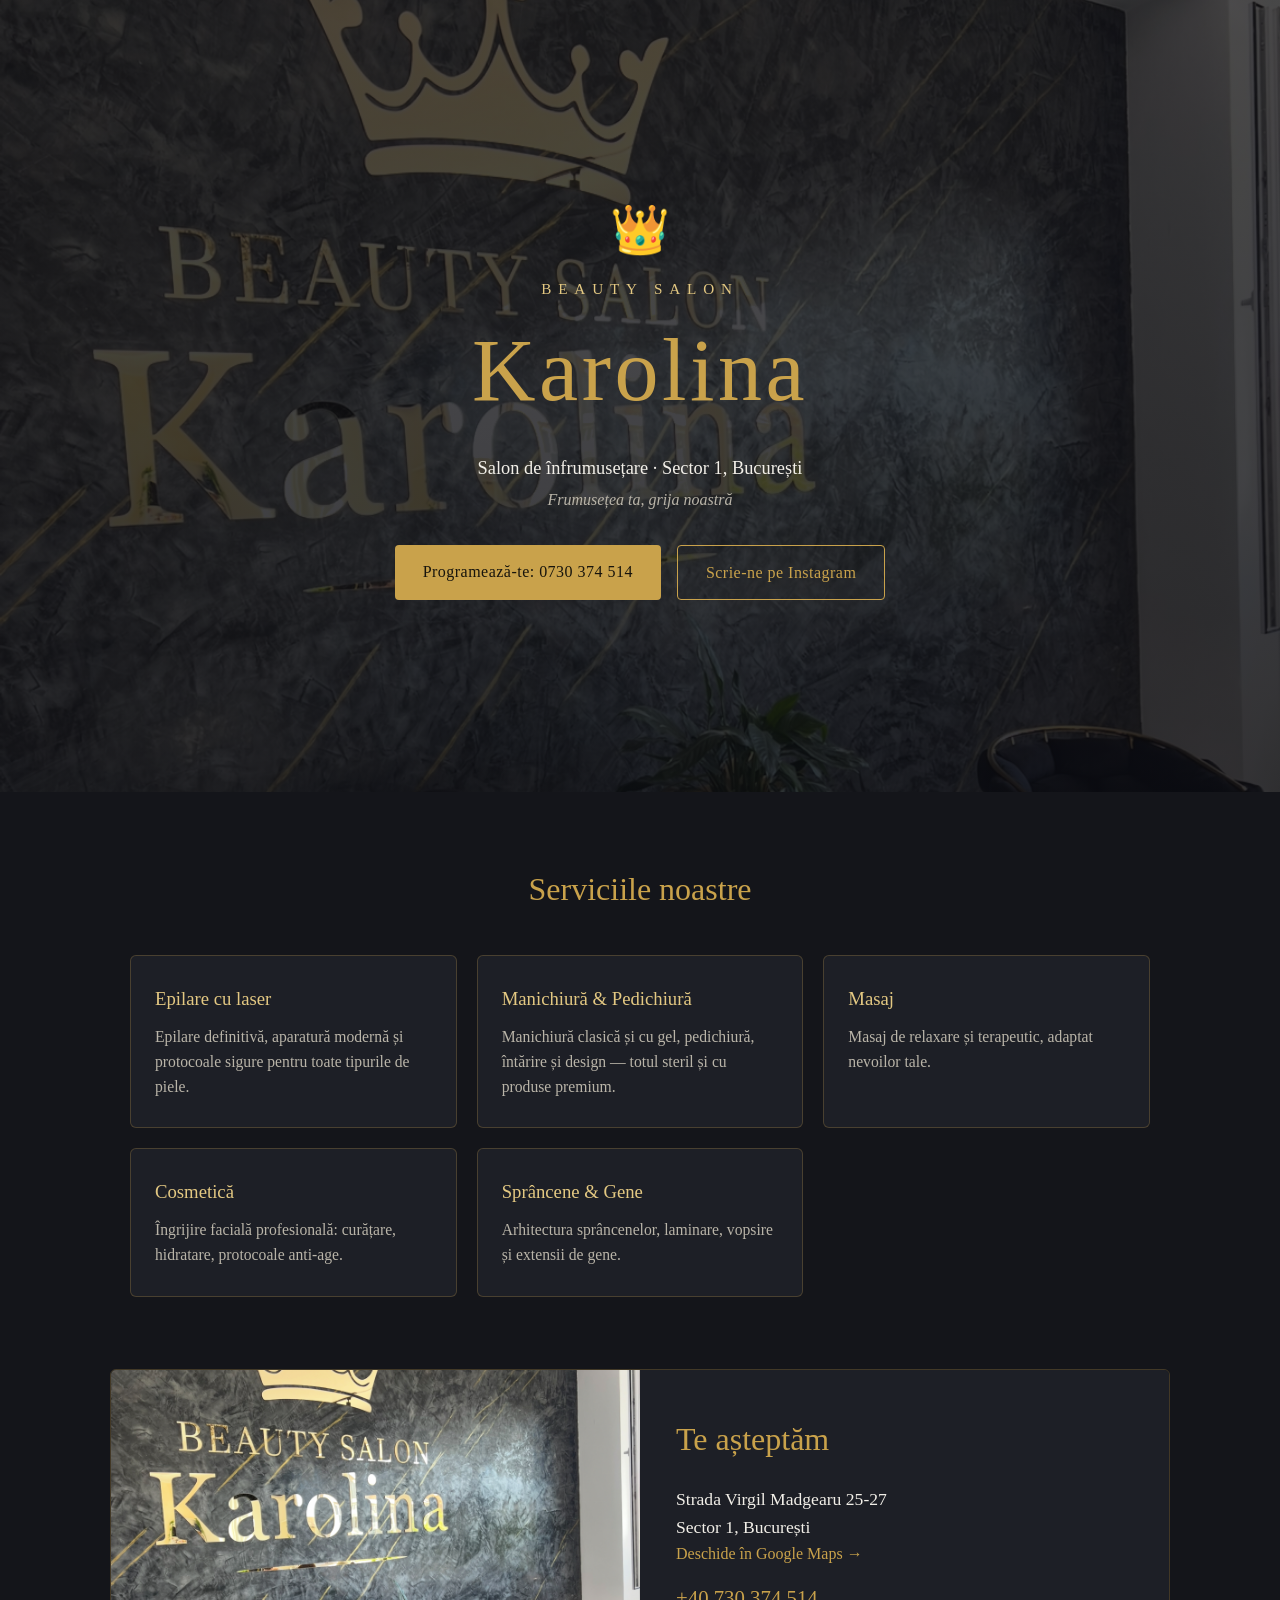
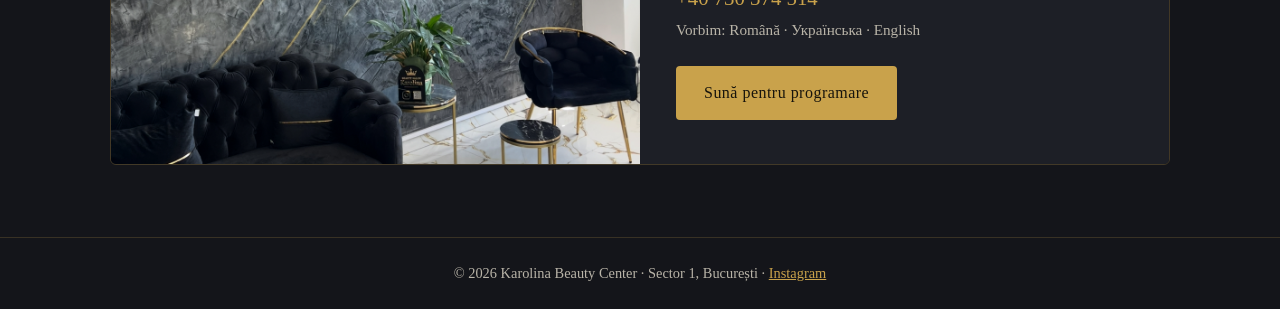
==== index.html @ a437059f "Karolina Beauty Center landing v1 Co-Authored-By: Claude Fable 5 <noreply@anthropic.com>" ====
<!DOCTYPE html>
<html lang="ro">
<head>
  <meta charset="UTF-8">
  <meta name="viewport" content="width=device-width, initial-scale=1.0">
  <title>Karolina Beauty Center — Salon de înfrumusețare, Sector 1, București</title>
  <meta name="description" content="Epilare cu laser, manichiură, masaj, cosmetică, sprâncene și gene în Sector 1, București. Programări: +40 730 374 514.">
  <meta property="og:title" content="Karolina Beauty Center — Salon de înfrumusețare, Sector 1, București">
  <meta property="og:description" content="Epilare cu laser · manichiură · masaj · cosmetică · sprâncene & gene. Programări: +40 730 374 514.">
  <meta property="og:image" content="assets/karolina-main-bg.jpg">
  <meta property="og:type" content="business.business">
  <link rel="icon" href="data:image/svg+xml,<svg xmlns='http://www.w3.org/2000/svg' viewBox='0 0 100 100'><text y='.9em' font-size='90'>👑</text></svg>">
  <link rel="stylesheet" href="styles.css">
  <script type="application/ld+json">
  {
    "@context": "https://schema.org",
    "@type": "BeautySalon",
    "name": "Karolina Beauty Center",
    "telephone": "+40730374514",
    "address": {
      "@type": "PostalAddress",
      "streetAddress": "Strada Virgil Madgearu 25-27",
      "addressLocality": "București",
      "addressRegion": "Sector 1",
      "addressCountry": "RO"
    },
    "geo": { "@type": "GeoCoordinates", "latitude": 44.4843756, "longitude": 26.0892424 },
    "url": "https://zdravkovsa-spec.github.io/karolina-beauty-center/",
    "sameAs": ["https://www.instagram.com/karolina_beauty_center/"]
  }
  </script>
</head>
<body>

<header class="hero">
  <div class="hero-inner">
    <p class="crown">👑</p>
    <p class="kicker">BEAUTY SALON</p>
    <h1>Karolina</h1>
    <p class="tagline">Salon de înfrumusețare · Sector 1, București</p>
    <p class="tagline-sub">Frumusețea ta, grija noastră</p>
    <div class="cta-row">
      <a class="btn btn-gold" href="tel:+40730374514">Programează-te: 0730 374 514</a>
      <a class="btn btn-outline" href="https://www.instagram.com/karolina_beauty_center/" target="_blank" rel="noopener">Scrie-ne pe Instagram</a>
    </div>
  </div>
</header>

<main>
  <section class="services" id="servicii">
    <h2>Serviciile noastre</h2>
    <div class="grid">
      <article class="card" id="epilare-laser">
        <h3>Epilare cu laser</h3>
        <p>Epilare definitivă, aparatură modernă și protocoale sigure pentru toate tipurile de piele.</p>
      </article>
      <article class="card" id="manichiura">
        <h3>Manichiură &amp; Pedichiură</h3>
        <p>Manichiură clasică și cu gel, pedichiură, întărire și design — totul steril și cu produse premium.</p>
      </article>
      <article class="card" id="masaj">
        <h3>Masaj</h3>
        <p>Masaj de relaxare și terapeutic, adaptat nevoilor tale.</p>
      </article>
      <article class="card" id="cosmetica">
        <h3>Cosmetică</h3>
        <p>Îngrijire facială profesională: curățare, hidratare, protocoale anti-age.</p>
      </article>
      <article class="card" id="sprancene-gene">
        <h3>Sprâncene &amp; Gene</h3>
        <p>Arhitectura sprâncenelor, laminare, vopsire și extensii de gene.</p>
      </article>
    </div>
  </section>

  <section class="visit" id="contact">
    <div class="visit-photo" role="img" aria-label="Interiorul salonului Karolina Beauty Center"></div>
    <div class="visit-info">
      <h2>Te așteptăm</h2>
      <p class="addr">Strada Virgil Madgearu 25-27<br>Sector 1, București</p>
      <p><a class="link-gold" href="https://maps.app.goo.gl/8dckZVmXwYPFGKi28" target="_blank" rel="noopener">Deschide în Google Maps →</a></p>
      <p class="phone"><a class="link-gold" href="tel:+40730374514">+40 730 374 514</a></p>
      <p class="langs">Vorbim: Română · Українська · English</p>
      <a class="btn btn-gold" href="tel:+40730374514">Sună pentru programare</a>
    </div>
  </section>
</main>

<footer>
  <p>© 2026 Karolina Beauty Center · Sector 1, București ·
     <a href="https://www.instagram.com/karolina_beauty_center/" target="_blank" rel="noopener">Instagram</a></p>
</footer>

</body>
</html>
---- styles.css ----
:root {
  --dark: #14151a;
  --dark-2: #1d1f26;
  --gold: #c9a24b;
  --gold-light: #e3c882;
  --text: #f2efe8;
  --muted: #b9b4a8;
}

* { margin: 0; padding: 0; box-sizing: border-box; }

body {
  font-family: Georgia, "Times New Roman", serif;
  background: var(--dark);
  color: var(--text);
  line-height: 1.6;
}

/* Hero */
.hero {
  min-height: 88vh;
  display: flex;
  align-items: center;
  justify-content: center;
  text-align: center;
  background:
    linear-gradient(rgba(12, 12, 16, 0.72), rgba(12, 12, 16, 0.82)),
    url("assets/karolina-main-bg.jpg") center 30% / cover no-repeat;
  padding: 48px 20px;
}

.crown { font-size: 3rem; }

.kicker {
  letter-spacing: 0.45em;
  color: var(--gold-light);
  font-size: 0.95rem;
  margin-top: 8px;
}

h1 {
  font-size: clamp(3rem, 9vw, 5.5rem);
  font-weight: 500;
  color: var(--gold);
  letter-spacing: 0.04em;
}

.tagline { font-size: 1.15rem; margin-top: 12px; }
.tagline-sub { color: var(--muted); font-style: italic; margin-top: 4px; }

.cta-row {
  margin-top: 32px;
  display: flex;
  gap: 16px;
  justify-content: center;
  flex-wrap: wrap;
}

.btn {
  display: inline-block;
  padding: 14px 28px;
  border-radius: 4px;
  text-decoration: none;
  font-size: 1rem;
  letter-spacing: 0.03em;
}

.btn-gold { background: var(--gold); color: #17140c; }
.btn-gold:hover { background: var(--gold-light); }

.btn-outline { border: 1px solid var(--gold); color: var(--gold); }
.btn-outline:hover { background: rgba(201, 162, 75, 0.12); }

/* Services */
.services { max-width: 1060px; margin: 0 auto; padding: 72px 20px; }

h2 {
  color: var(--gold);
  font-size: 2rem;
  font-weight: 500;
  text-align: center;
  margin-bottom: 40px;
}

.grid {
  display: grid;
  grid-template-columns: repeat(auto-fit, minmax(280px, 1fr));
  gap: 20px;
}

.card {
  background: var(--dark-2);
  border: 1px solid rgba(201, 162, 75, 0.25);
  border-radius: 6px;
  padding: 28px 24px;
}

.card h3 { color: var(--gold-light); font-weight: 500; margin-bottom: 10px; }
.card p { color: var(--muted); font-size: 0.98rem; }

/* Visit / contact */
.visit {
  display: grid;
  grid-template-columns: 1fr 1fr;
  max-width: 1060px;
  margin: 0 auto 72px;
  border: 1px solid rgba(201, 162, 75, 0.25);
  border-radius: 6px;
  overflow: hidden;
}

.visit-photo {
  background: url("assets/karolina-main-bg.jpg") center / cover no-repeat;
  min-height: 380px;
}

.visit-info { padding: 44px 36px; background: var(--dark-2); }
.visit-info h2 { text-align: left; margin-bottom: 20px; }
.addr { font-size: 1.1rem; }
.phone { font-size: 1.3rem; margin: 14px 0 4px; }
.langs { color: var(--muted); font-size: 0.95rem; margin-bottom: 24px; }

.link-gold { color: var(--gold); text-decoration: none; }
.link-gold:hover { color: var(--gold-light); text-decoration: underline; }

footer {
  border-top: 1px solid rgba(201, 162, 75, 0.2);
  padding: 24px 20px;
  text-align: center;
  color: var(--muted);
  font-size: 0.9rem;
}

footer a { color: var(--gold); }

@media (max-width: 720px) {
  .visit { grid-template-columns: 1fr; }
  .visit-photo { min-height: 260px; }
}
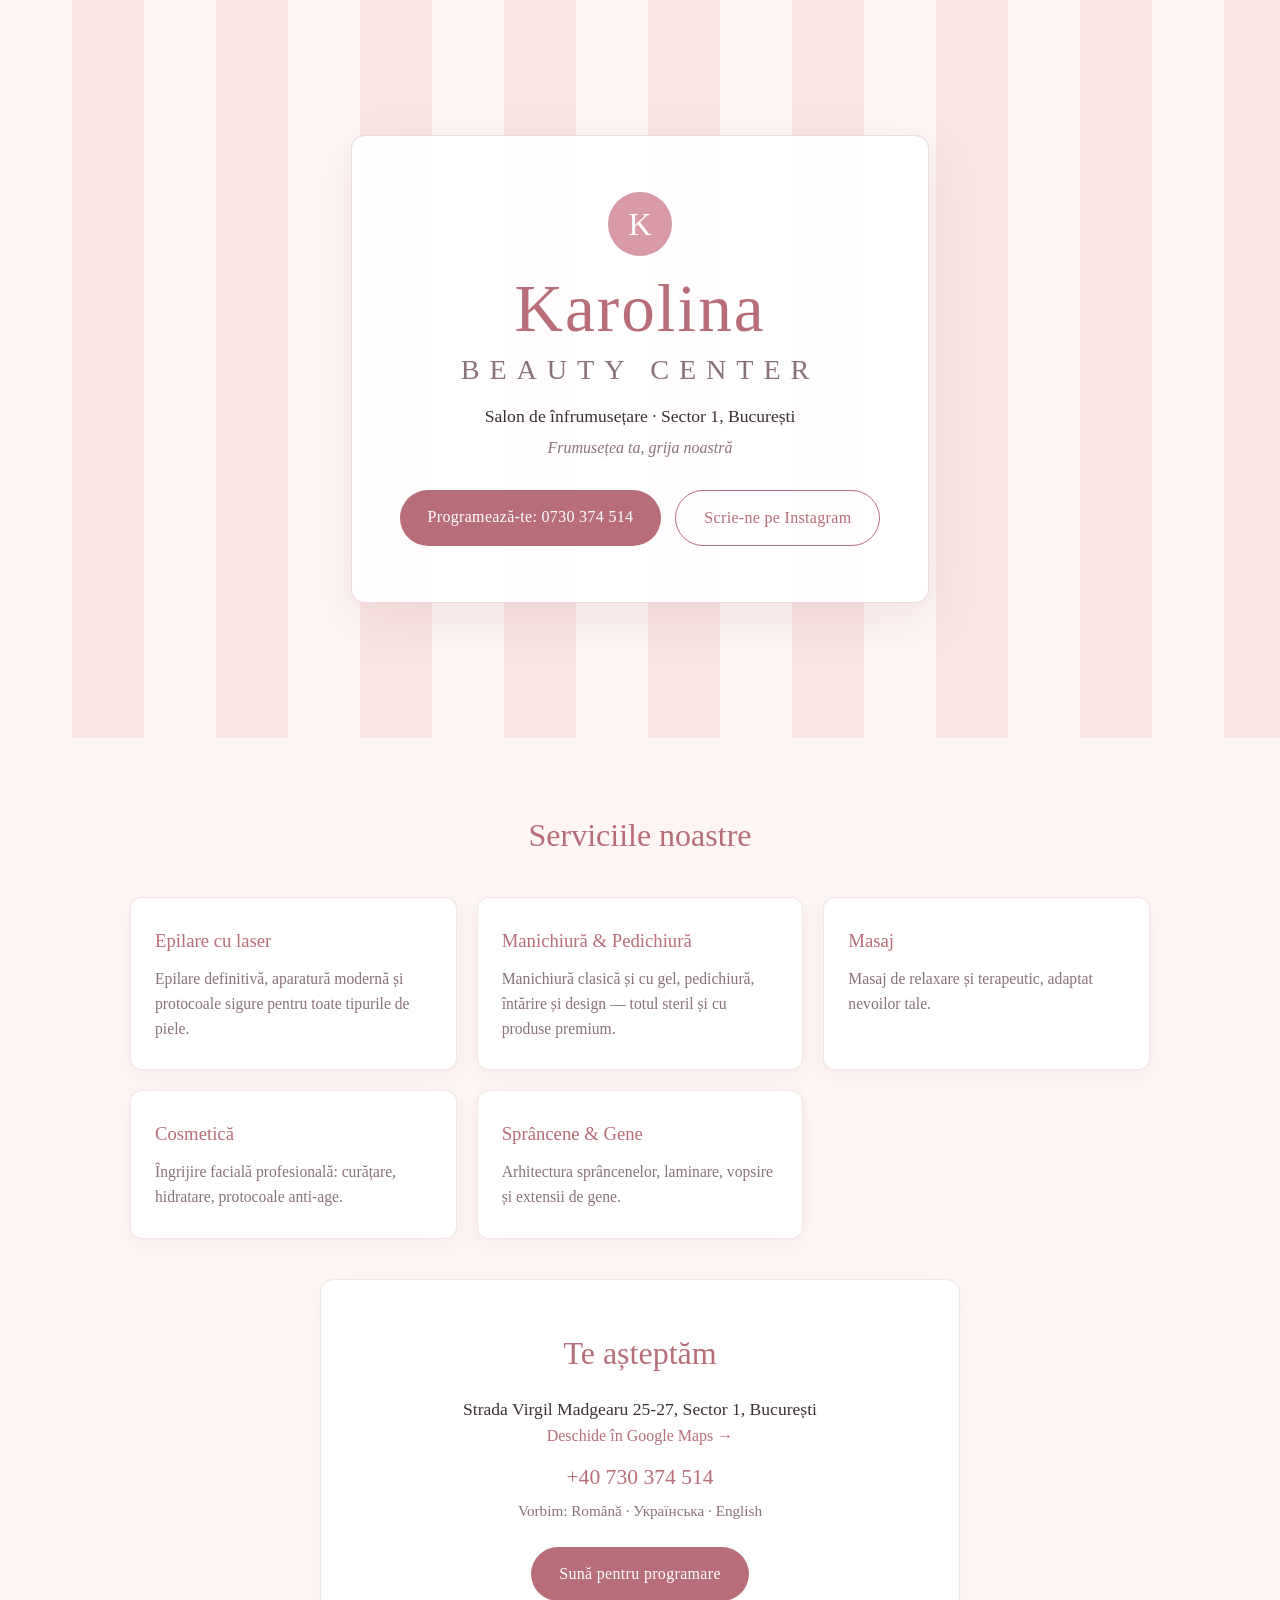
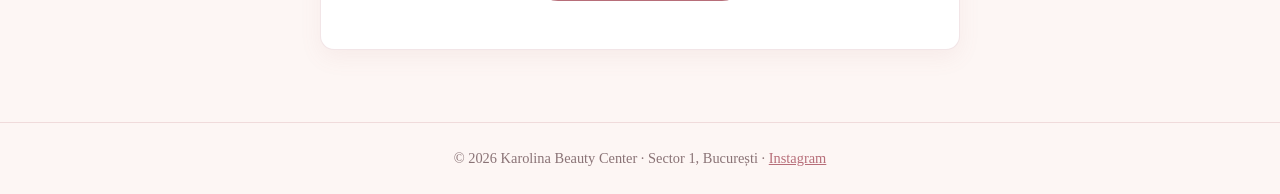
==== commit 8b44aff3: "Redesign: light-rose brand identity, remove wrong-salon photo Co-Authored-By: Claude Fable 5 <norepl" ====
--- a/index.html
+++ b/index.html
@@ -7,9 +7,8 @@
   <meta name="description" content="Epilare cu laser, manichiură, masaj, cosmetică, sprâncene și gene în Sector 1, București. Programări: +40 730 374 514.">
   <meta property="og:title" content="Karolina Beauty Center — Salon de înfrumusețare, Sector 1, București">
   <meta property="og:description" content="Epilare cu laser · manichiură · masaj · cosmetică · sprâncene & gene. Programări: +40 730 374 514.">
-  <meta property="og:image" content="assets/karolina-main-bg.jpg">
   <meta property="og:type" content="business.business">
-  <link rel="icon" href="data:image/svg+xml,<svg xmlns='http://www.w3.org/2000/svg' viewBox='0 0 100 100'><text y='.9em' font-size='90'>👑</text></svg>">
+  <link rel="icon" href="data:image/svg+xml,<svg xmlns='http://www.w3.org/2000/svg' viewBox='0 0 100 100'><circle cx='50' cy='50' r='46' fill='%23d89aa4'/><text x='50' y='68' font-size='52' text-anchor='middle' fill='white' font-family='Georgia'>K</text></svg>">
   <link rel="stylesheet" href="styles.css">
   <script type="application/ld+json">
   {
@@ -33,14 +32,13 @@
 <body>
 
 <header class="hero">
-  <div class="hero-inner">
-    <p class="crown">👑</p>
-    <p class="kicker">BEAUTY SALON</p>
-    <h1>Karolina</h1>
+  <div class="hero-card">
+    <p class="monogram">K</p>
+    <h1>Karolina<span>Beauty Center</span></h1>
     <p class="tagline">Salon de înfrumusețare · Sector 1, București</p>
     <p class="tagline-sub">Frumusețea ta, grija noastră</p>
     <div class="cta-row">
-      <a class="btn btn-gold" href="tel:+40730374514">Programează-te: 0730 374 514</a>
+      <a class="btn btn-rose" href="tel:+40730374514">Programează-te: 0730 374 514</a>
       <a class="btn btn-outline" href="https://www.instagram.com/karolina_beauty_center/" target="_blank" rel="noopener">Scrie-ne pe Instagram</a>
     </div>
   </div>
@@ -74,15 +72,12 @@
   </section>
 
   <section class="visit" id="contact">
-    <div class="visit-photo" role="img" aria-label="Interiorul salonului Karolina Beauty Center"></div>
-    <div class="visit-info">
-      <h2>Te așteptăm</h2>
-      <p class="addr">Strada Virgil Madgearu 25-27<br>Sector 1, București</p>
-      <p><a class="link-gold" href="https://maps.app.goo.gl/8dckZVmXwYPFGKi28" target="_blank" rel="noopener">Deschide în Google Maps →</a></p>
-      <p class="phone"><a class="link-gold" href="tel:+40730374514">+40 730 374 514</a></p>
-      <p class="langs">Vorbim: Română · Українська · English</p>
-      <a class="btn btn-gold" href="tel:+40730374514">Sună pentru programare</a>
-    </div>
+    <h2>Te așteptăm</h2>
+    <p class="addr">Strada Virgil Madgearu 25-27, Sector 1, București</p>
+    <p><a class="link-rose" href="https://maps.app.goo.gl/8dckZVmXwYPFGKi28" target="_blank" rel="noopener">Deschide în Google Maps →</a></p>
+    <p class="phone"><a class="link-rose" href="tel:+40730374514">+40 730 374 514</a></p>
+    <p class="langs">Vorbim: Română · Українська · English</p>
+    <a class="btn btn-rose" href="tel:+40730374514">Sună pentru programare</a>
   </section>
 </main>
 
--- a/styles.css
+++ b/styles.css
@@ -1,57 +1,81 @@
 :root {
-  --dark: #14151a;
-  --dark-2: #1d1f26;
-  --gold: #c9a24b;
-  --gold-light: #e3c882;
-  --text: #f2efe8;
-  --muted: #b9b4a8;
+  --bg: #fdf6f4;
+  --stripe: #f7e6e2;
+  --rose: #d89aa4;
+  --rose-deep: #b76e79;
+  --ink: #3c2f31;
+  --muted: #8a7376;
+  --card: #ffffff;
 }
 
 * { margin: 0; padding: 0; box-sizing: border-box; }
 
 body {
   font-family: Georgia, "Times New Roman", serif;
-  background: var(--dark);
-  color: var(--text);
+  background: var(--bg);
+  color: var(--ink);
   line-height: 1.6;
 }
 
-/* Hero */
+/* Hero — мягкие розовые полосы, как в бренд-анонсе */
 .hero {
-  min-height: 88vh;
+  min-height: 82vh;
   display: flex;
   align-items: center;
   justify-content: center;
   text-align: center;
-  background:
-    linear-gradient(rgba(12, 12, 16, 0.72), rgba(12, 12, 16, 0.82)),
-    url("assets/karolina-main-bg.jpg") center 30% / cover no-repeat;
-  padding: 48px 20px;
+  padding: 56px 20px;
+  background: repeating-linear-gradient(
+    90deg,
+    var(--bg) 0 72px,
+    var(--stripe) 72px 144px
+  );
 }
 
-.crown { font-size: 3rem; }
+.hero-card {
+  background: rgba(255, 255, 255, 0.92);
+  border: 1px solid rgba(183, 110, 121, 0.25);
+  border-radius: 14px;
+  padding: 56px 48px;
+  max-width: 640px;
+  box-shadow: 0 18px 50px rgba(183, 110, 121, 0.14);
+}
 
-.kicker {
-  letter-spacing: 0.45em;
-  color: var(--gold-light);
-  font-size: 0.95rem;
-  margin-top: 8px;
+.monogram {
+  width: 64px;
+  height: 64px;
+  line-height: 64px;
+  margin: 0 auto 18px;
+  border-radius: 50%;
+  background: var(--rose);
+  color: #fff;
+  font-size: 2rem;
 }
 
 h1 {
-  font-size: clamp(3rem, 9vw, 5.5rem);
+  font-size: clamp(2.6rem, 8vw, 4.2rem);
   font-weight: 500;
-  color: var(--gold);
-  letter-spacing: 0.04em;
+  color: var(--rose-deep);
+  letter-spacing: 0.03em;
+  line-height: 1.05;
 }
 
-.tagline { font-size: 1.15rem; margin-top: 12px; }
+h1 span {
+  display: block;
+  font-size: 0.42em;
+  letter-spacing: 0.35em;
+  text-transform: uppercase;
+  color: var(--muted);
+  margin-top: 10px;
+}
+
+.tagline { font-size: 1.1rem; margin-top: 18px; }
 .tagline-sub { color: var(--muted); font-style: italic; margin-top: 4px; }
 
 .cta-row {
-  margin-top: 32px;
+  margin-top: 30px;
   display: flex;
-  gap: 16px;
+  gap: 14px;
   justify-content: center;
   flex-wrap: wrap;
 }
@@ -59,27 +83,27 @@
 .btn {
   display: inline-block;
   padding: 14px 28px;
-  border-radius: 4px;
+  border-radius: 999px;
   text-decoration: none;
   font-size: 1rem;
-  letter-spacing: 0.03em;
+  letter-spacing: 0.02em;
 }
 
-.btn-gold { background: var(--gold); color: #17140c; }
-.btn-gold:hover { background: var(--gold-light); }
+.btn-rose { background: var(--rose-deep); color: #fff; }
+.btn-rose:hover { background: var(--rose); }
 
-.btn-outline { border: 1px solid var(--gold); color: var(--gold); }
-.btn-outline:hover { background: rgba(201, 162, 75, 0.12); }
+.btn-outline { border: 1px solid var(--rose-deep); color: var(--rose-deep); }
+.btn-outline:hover { background: rgba(183, 110, 121, 0.08); }
 
 /* Services */
-.services { max-width: 1060px; margin: 0 auto; padding: 72px 20px; }
+.services { max-width: 1060px; margin: 0 auto; padding: 72px 20px 40px; }
 
 h2 {
-  color: var(--gold);
+  color: var(--rose-deep);
   font-size: 2rem;
   font-weight: 500;
   text-align: center;
-  margin-bottom: 40px;
+  margin-bottom: 36px;
 }
 
 .grid {
@@ -89,51 +113,42 @@
 }
 
 .card {
-  background: var(--dark-2);
-  border: 1px solid rgba(201, 162, 75, 0.25);
-  border-radius: 6px;
+  background: var(--card);
+  border: 1px solid rgba(183, 110, 121, 0.18);
+  border-radius: 12px;
   padding: 28px 24px;
+  box-shadow: 0 8px 22px rgba(183, 110, 121, 0.08);
 }
 
-.card h3 { color: var(--gold-light); font-weight: 500; margin-bottom: 10px; }
+.card h3 { color: var(--rose-deep); font-weight: 500; margin-bottom: 10px; }
 .card p { color: var(--muted); font-size: 0.98rem; }
 
-/* Visit / contact */
+/* Contact */
 .visit {
-  display: grid;
-  grid-template-columns: 1fr 1fr;
-  max-width: 1060px;
+  max-width: 640px;
   margin: 0 auto 72px;
-  border: 1px solid rgba(201, 162, 75, 0.25);
-  border-radius: 6px;
-  overflow: hidden;
+  padding: 48px 32px;
+  text-align: center;
+  background: var(--card);
+  border: 1px solid rgba(183, 110, 121, 0.18);
+  border-radius: 14px;
+  box-shadow: 0 8px 22px rgba(183, 110, 121, 0.08);
 }
 
-.visit-photo {
-  background: url("assets/karolina-main-bg.jpg") center / cover no-repeat;
-  min-height: 380px;
-}
-
-.visit-info { padding: 44px 36px; background: var(--dark-2); }
-.visit-info h2 { text-align: left; margin-bottom: 20px; }
+.visit h2 { margin-bottom: 16px; }
 .addr { font-size: 1.1rem; }
-.phone { font-size: 1.3rem; margin: 14px 0 4px; }
+.phone { font-size: 1.35rem; margin: 12px 0 4px; }
 .langs { color: var(--muted); font-size: 0.95rem; margin-bottom: 24px; }
 
-.link-gold { color: var(--gold); text-decoration: none; }
-.link-gold:hover { color: var(--gold-light); text-decoration: underline; }
+.link-rose { color: var(--rose-deep); text-decoration: none; }
+.link-rose:hover { text-decoration: underline; }
 
 footer {
-  border-top: 1px solid rgba(201, 162, 75, 0.2);
+  border-top: 1px solid rgba(183, 110, 121, 0.2);
   padding: 24px 20px;
   text-align: center;
   color: var(--muted);
   font-size: 0.9rem;
 }
 
-footer a { color: var(--gold); }
-
-@media (max-width: 720px) {
-  .visit { grid-template-columns: 1fr; }
-  .visit-photo { min-height: 260px; }
-}
+footer a { color: var(--rose-deep); }
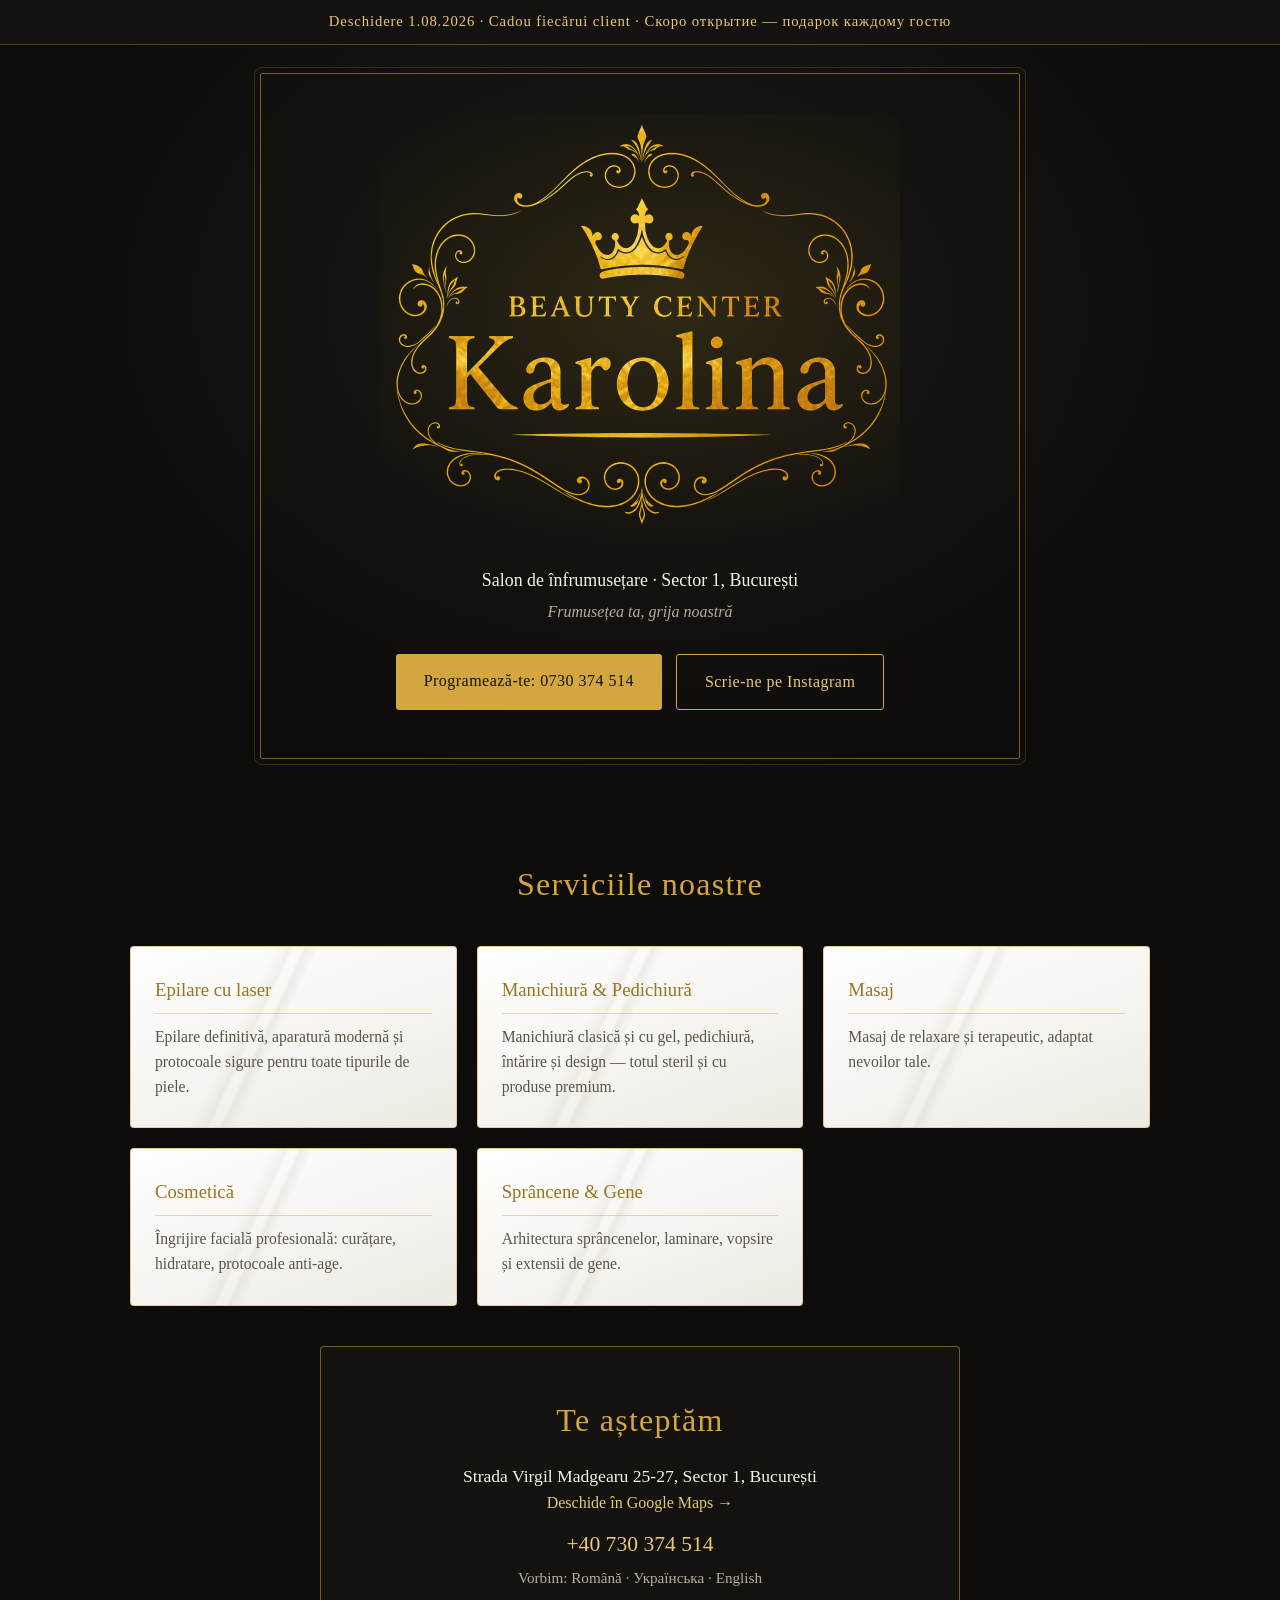
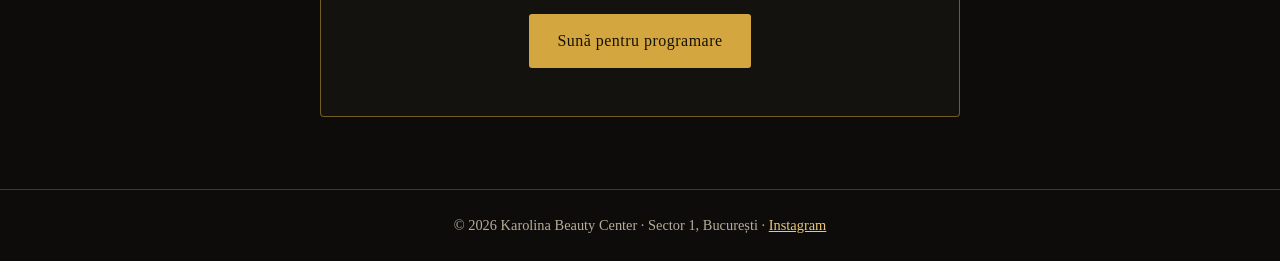
==== commit 16e28da2: "Brand book redesign: black/gold/marble/white, official ornate logo, opening promo Co-Authored-By: Cl" ====
--- a/index.html
+++ b/index.html
@@ -7,8 +7,9 @@
   <meta name="description" content="Epilare cu laser, manichiură, masaj, cosmetică, sprâncene și gene în Sector 1, București. Programări: +40 730 374 514.">
   <meta property="og:title" content="Karolina Beauty Center — Salon de înfrumusețare, Sector 1, București">
   <meta property="og:description" content="Epilare cu laser · manichiură · masaj · cosmetică · sprâncene & gene. Programări: +40 730 374 514.">
+  <meta property="og:image" content="assets/logo-karolina.png">
   <meta property="og:type" content="business.business">
-  <link rel="icon" href="data:image/svg+xml,<svg xmlns='http://www.w3.org/2000/svg' viewBox='0 0 100 100'><circle cx='50' cy='50' r='46' fill='%23d89aa4'/><text x='50' y='68' font-size='52' text-anchor='middle' fill='white' font-family='Georgia'>K</text></svg>">
+  <link rel="icon" href="data:image/svg+xml,<svg xmlns='http://www.w3.org/2000/svg' viewBox='0 0 100 100'><rect width='100' height='100' rx='16' fill='%23100f0d'/><text x='50' y='72' font-size='58' text-anchor='middle' fill='%23d3a63f' font-family='Georgia'>K</text></svg>">
   <link rel="stylesheet" href="styles.css">
   <script type="application/ld+json">
   {
@@ -31,14 +32,15 @@
 </head>
 <body>
 
+<p class="promo">Deschidere 1.08.2026 · Cadou fiecărui client · Скоро открытие — подарок каждому гостю</p>
+
 <header class="hero">
-  <div class="hero-card">
-    <p class="monogram">K</p>
-    <h1>Karolina<span>Beauty Center</span></h1>
+  <div class="hero-frame">
+    <img class="logo" src="assets/logo-karolina.png" alt="Beauty Center Karolina" width="520">
     <p class="tagline">Salon de înfrumusețare · Sector 1, București</p>
     <p class="tagline-sub">Frumusețea ta, grija noastră</p>
     <div class="cta-row">
-      <a class="btn btn-rose" href="tel:+40730374514">Programează-te: 0730 374 514</a>
+      <a class="btn btn-gold" href="tel:+40730374514">Programează-te: 0730 374 514</a>
       <a class="btn btn-outline" href="https://www.instagram.com/karolina_beauty_center/" target="_blank" rel="noopener">Scrie-ne pe Instagram</a>
     </div>
   </div>
@@ -74,10 +76,10 @@
   <section class="visit" id="contact">
     <h2>Te așteptăm</h2>
     <p class="addr">Strada Virgil Madgearu 25-27, Sector 1, București</p>
-    <p><a class="link-rose" href="https://maps.app.goo.gl/8dckZVmXwYPFGKi28" target="_blank" rel="noopener">Deschide în Google Maps →</a></p>
-    <p class="phone"><a class="link-rose" href="tel:+40730374514">+40 730 374 514</a></p>
+    <p><a class="link-gold" href="https://maps.app.goo.gl/8dckZVmXwYPFGKi28" target="_blank" rel="noopener">Deschide în Google Maps →</a></p>
+    <p class="phone"><a class="link-gold" href="tel:+40730374514">+40 730 374 514</a></p>
     <p class="langs">Vorbim: Română · Українська · English</p>
-    <a class="btn btn-rose" href="tel:+40730374514">Sună pentru programare</a>
+    <a class="btn btn-gold" href="tel:+40730374514">Sună pentru programare</a>
   </section>
 </main>
 
--- a/styles.css
+++ b/styles.css
@@ -1,75 +1,61 @@
 :root {
-  --bg: #fdf6f4;
-  --stripe: #f7e6e2;
-  --rose: #d89aa4;
-  --rose-deep: #b76e79;
-  --ink: #3c2f31;
-  --muted: #8a7376;
-  --card: #ffffff;
+  --black: #0d0c0b;
+  --black-2: #14120f;
+  --gold: #d3a63f;
+  --gold-light: #e8c877;
+  --white: #f5f2ea;
+  --muted: #b7ad99;
+  --marble: #f6f4f0;
+  --ink: #2b2723;
 }
 
 * { margin: 0; padding: 0; box-sizing: border-box; }
 
 body {
   font-family: Georgia, "Times New Roman", serif;
-  background: var(--bg);
-  color: var(--ink);
+  background: var(--black);
+  color: var(--white);
   line-height: 1.6;
 }
 
-/* Hero — мягкие розовые полосы, как в бренд-анонсе */
+/* Промо-строка открытия */
+.promo {
+  text-align: center;
+  padding: 10px 16px;
+  font-size: 0.92rem;
+  letter-spacing: 0.06em;
+  color: var(--gold-light);
+  background: var(--black-2);
+  border-bottom: 1px solid rgba(211, 166, 63, 0.35);
+}
+
+/* Hero — тонкая золотая рамка, как на баннере */
 .hero {
-  min-height: 82vh;
   display: flex;
   align-items: center;
   justify-content: center;
   text-align: center;
-  padding: 56px 20px;
-  background: repeating-linear-gradient(
-    90deg,
-    var(--bg) 0 72px,
-    var(--stripe) 72px 144px
-  );
+  padding: 28px 20px;
+  background: radial-gradient(ellipse at 50% 35%, #1c1913 0%, var(--black) 70%);
 }
 
-.hero-card {
-  background: rgba(255, 255, 255, 0.92);
-  border: 1px solid rgba(183, 110, 121, 0.25);
-  border-radius: 14px;
-  padding: 56px 48px;
-  max-width: 640px;
-  box-shadow: 0 18px 50px rgba(183, 110, 121, 0.14);
+.hero-frame {
+  border: 1px solid rgba(211, 166, 63, 0.55);
+  outline: 1px solid rgba(211, 166, 63, 0.2);
+  outline-offset: 5px;
+  border-radius: 2px;
+  padding: 40px 48px 48px;
+  max-width: 760px;
+  width: 100%;
 }
 
-.monogram {
-  width: 64px;
-  height: 64px;
-  line-height: 64px;
-  margin: 0 auto 18px;
-  border-radius: 50%;
-  background: var(--rose);
-  color: #fff;
-  font-size: 2rem;
+.logo {
+  max-width: min(520px, 86%);
+  height: auto;
+  mix-blend-mode: lighten; /* растворяет прямоугольник подложки логотипа в фоне */
 }
 
-h1 {
-  font-size: clamp(2.6rem, 8vw, 4.2rem);
-  font-weight: 500;
-  color: var(--rose-deep);
-  letter-spacing: 0.03em;
-  line-height: 1.05;
-}
-
-h1 span {
-  display: block;
-  font-size: 0.42em;
-  letter-spacing: 0.35em;
-  text-transform: uppercase;
-  color: var(--muted);
-  margin-top: 10px;
-}
-
-.tagline { font-size: 1.1rem; margin-top: 18px; }
+.tagline { font-size: 1.12rem; margin-top: 10px; }
 .tagline-sub { color: var(--muted); font-style: italic; margin-top: 4px; }
 
 .cta-row {
@@ -83,26 +69,27 @@
 .btn {
   display: inline-block;
   padding: 14px 28px;
-  border-radius: 999px;
+  border-radius: 3px;
   text-decoration: none;
   font-size: 1rem;
-  letter-spacing: 0.02em;
+  letter-spacing: 0.03em;
 }
 
-.btn-rose { background: var(--rose-deep); color: #fff; }
-.btn-rose:hover { background: var(--rose); }
+.btn-gold { background: var(--gold); color: #171204; }
+.btn-gold:hover { background: var(--gold-light); }
 
-.btn-outline { border: 1px solid var(--rose-deep); color: var(--rose-deep); }
-.btn-outline:hover { background: rgba(183, 110, 121, 0.08); }
+.btn-outline { border: 1px solid var(--gold); color: var(--gold-light); }
+.btn-outline:hover { background: rgba(211, 166, 63, 0.12); }
 
-/* Services */
+/* Услуги — «мраморные» карточки */
 .services { max-width: 1060px; margin: 0 auto; padding: 72px 20px 40px; }
 
 h2 {
-  color: var(--rose-deep);
+  color: var(--gold);
   font-size: 2rem;
   font-weight: 500;
   text-align: center;
+  letter-spacing: 0.04em;
   margin-bottom: 36px;
 }
 
@@ -113,26 +100,35 @@
 }
 
 .card {
-  background: var(--card);
-  border: 1px solid rgba(183, 110, 121, 0.18);
-  border-radius: 12px;
+  color: var(--ink);
+  border: 1px solid rgba(211, 166, 63, 0.5);
+  border-radius: 4px;
   padding: 28px 24px;
-  box-shadow: 0 8px 22px rgba(183, 110, 121, 0.08);
+  background:
+    linear-gradient(115deg, transparent 42%, rgba(176, 168, 152, 0.16) 43%, transparent 46%),
+    linear-gradient(295deg, transparent 60%, rgba(176, 168, 152, 0.12) 61%, transparent 65%),
+    linear-gradient(160deg, #ffffff 0%, var(--marble) 55%, #edeae3 100%);
 }
 
-.card h3 { color: var(--rose-deep); font-weight: 500; margin-bottom: 10px; }
-.card p { color: var(--muted); font-size: 0.98rem; }
+.card h3 {
+  color: #9a7420;
+  font-weight: 500;
+  margin-bottom: 10px;
+  padding-bottom: 8px;
+  border-bottom: 1px solid rgba(211, 166, 63, 0.45);
+}
 
-/* Contact */
+.card p { color: #5b5348; font-size: 0.98rem; }
+
+/* Контакты */
 .visit {
   max-width: 640px;
   margin: 0 auto 72px;
   padding: 48px 32px;
   text-align: center;
-  background: var(--card);
-  border: 1px solid rgba(183, 110, 121, 0.18);
-  border-radius: 14px;
-  box-shadow: 0 8px 22px rgba(183, 110, 121, 0.08);
+  border: 1px solid rgba(211, 166, 63, 0.5);
+  border-radius: 4px;
+  background: var(--black-2);
 }
 
 .visit h2 { margin-bottom: 16px; }
@@ -140,15 +136,19 @@
 .phone { font-size: 1.35rem; margin: 12px 0 4px; }
 .langs { color: var(--muted); font-size: 0.95rem; margin-bottom: 24px; }
 
-.link-rose { color: var(--rose-deep); text-decoration: none; }
-.link-rose:hover { text-decoration: underline; }
+.link-gold { color: var(--gold-light); text-decoration: none; }
+.link-gold:hover { text-decoration: underline; }
 
 footer {
-  border-top: 1px solid rgba(183, 110, 121, 0.2);
+  border-top: 1px solid rgba(211, 166, 63, 0.3);
   padding: 24px 20px;
   text-align: center;
   color: var(--muted);
   font-size: 0.9rem;
 }
 
-footer a { color: var(--rose-deep); }
+footer a { color: var(--gold-light); }
+
+@media (max-width: 560px) {
+  .hero-frame { padding: 28px 20px 36px; }
+}
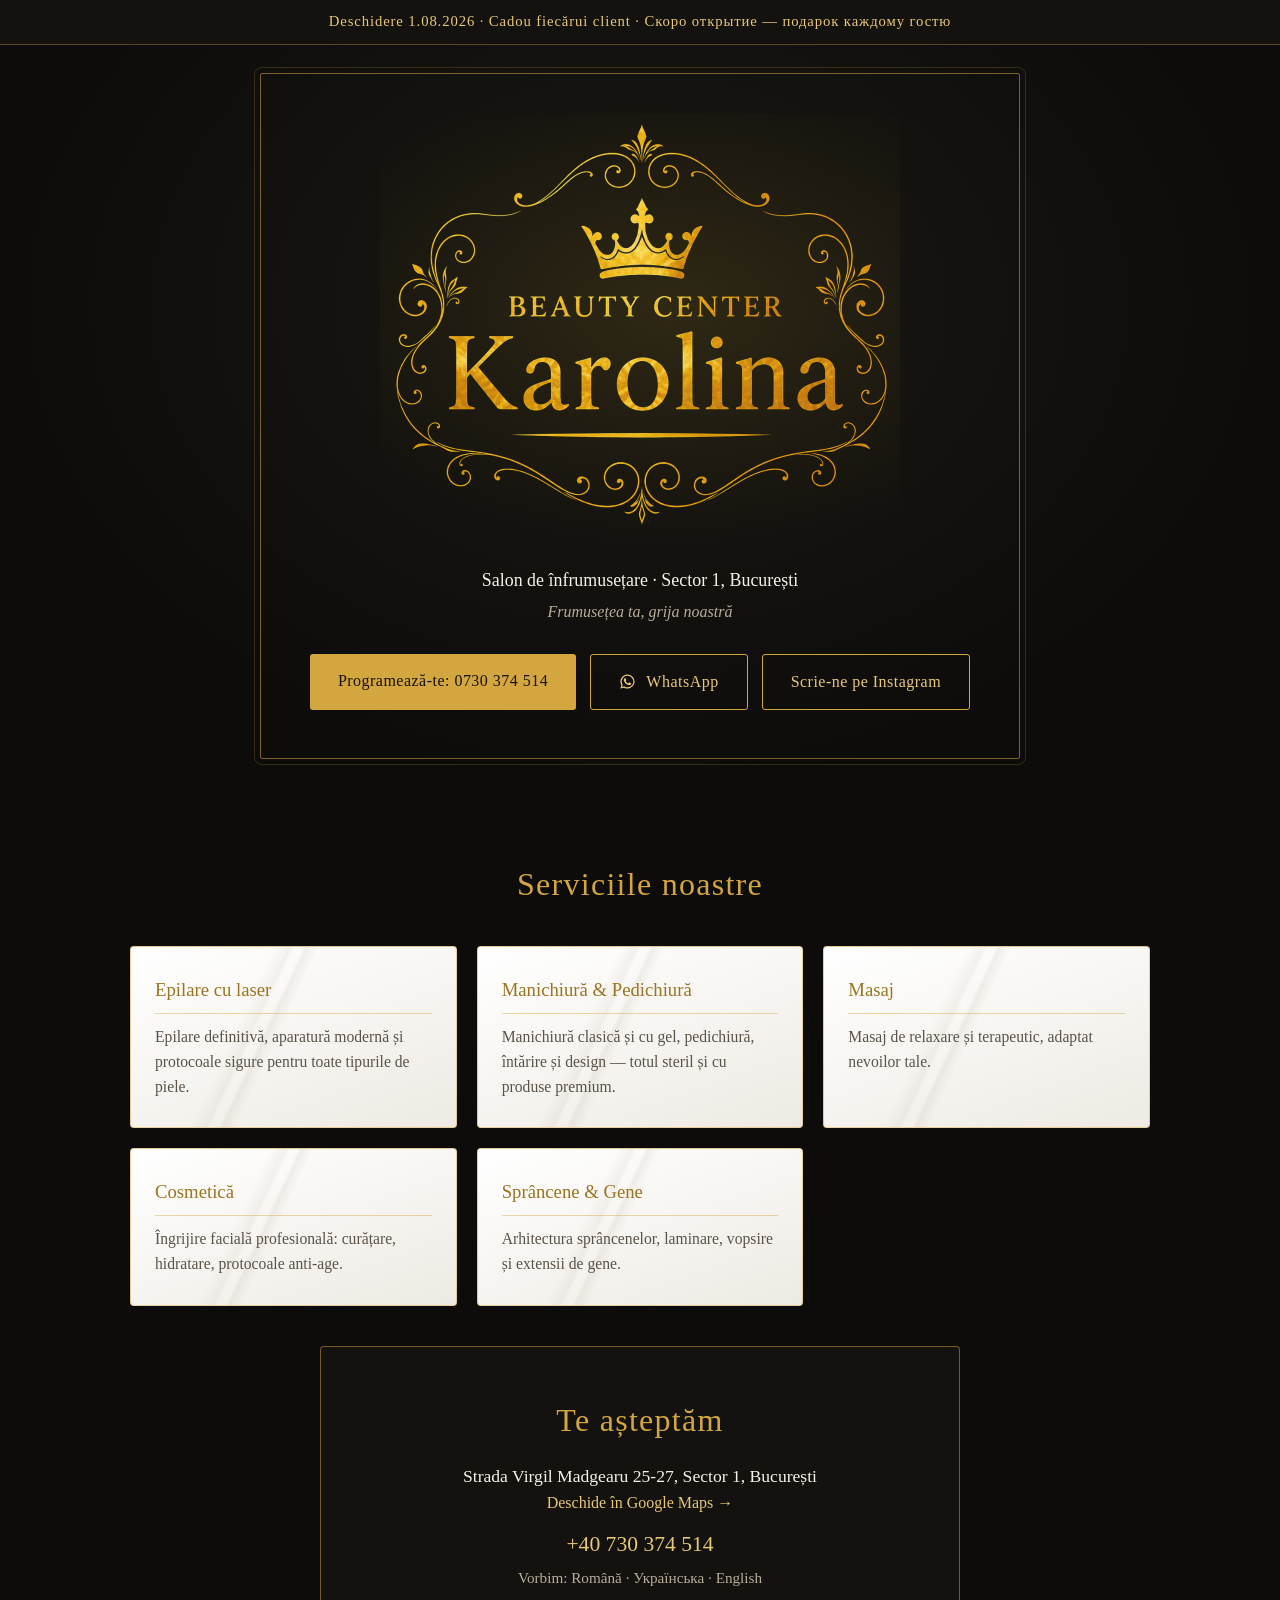
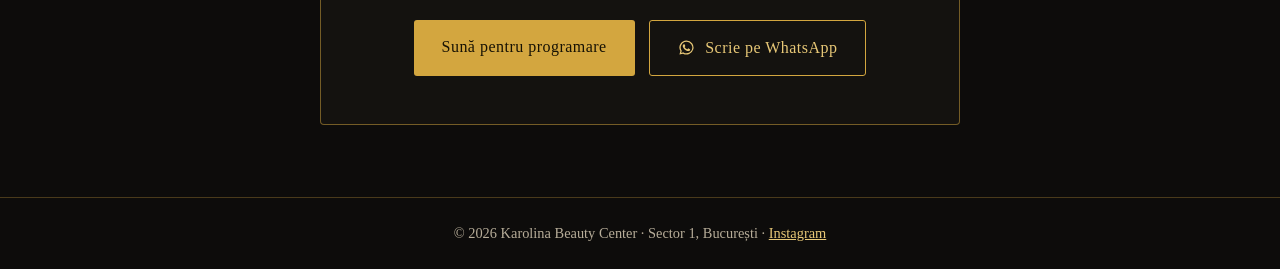
==== commit 305d99d6: "Add WhatsApp buttons (hero + contact) Co-Authored-By: Claude Fable 5 <noreply@anthropic.com>" ====
--- a/index.html
+++ b/index.html
@@ -41,6 +41,7 @@
     <p class="tagline-sub">Frumusețea ta, grija noastră</p>
     <div class="cta-row">
       <a class="btn btn-gold" href="tel:+40730374514">Programează-te: 0730 374 514</a>
+      <a class="btn btn-outline" href="https://wa.me/40730374514?text=Bun%C4%83%20ziua!%20A%C8%99%20dori%20s%C4%83%20fac%20o%20programare." target="_blank" rel="noopener"><svg viewBox="0 0 24 24" width="17" height="17" fill="currentColor" aria-hidden="true"><path d="M12 2a10 10 0 0 0-8.6 15.1L2 22l5-1.3A10 10 0 1 0 12 2zm0 18.2a8.2 8.2 0 0 1-4.2-1.2l-.3-.2-3 .8.8-2.9-.2-.3A8.2 8.2 0 1 1 12 20.2zm4.5-6.1c-.2-.1-1.5-.7-1.7-.8-.2-.1-.4-.1-.6.1-.2.2-.6.8-.8 1-.1.2-.3.2-.5.1a6.7 6.7 0 0 1-3.4-3c-.3-.4 0-.5.2-.7l.5-.6c.1-.2.1-.4 0-.5l-.8-1.9c-.2-.5-.4-.4-.6-.4h-.5c-.2 0-.5.1-.7.3-.2.3-.9.9-.9 2.2s.9 2.5 1.1 2.7c.1.2 1.8 2.8 4.4 3.9.6.3 1.1.4 1.5.5.6.2 1.2.2 1.6.1.5-.1 1.5-.6 1.7-1.2.2-.6.2-1.1.2-1.2-.1-.1-.3-.2-.5-.3z"/></svg> WhatsApp</a>
       <a class="btn btn-outline" href="https://www.instagram.com/karolina_beauty_center/" target="_blank" rel="noopener">Scrie-ne pe Instagram</a>
     </div>
   </div>
@@ -79,7 +80,10 @@
     <p><a class="link-gold" href="https://maps.app.goo.gl/8dckZVmXwYPFGKi28" target="_blank" rel="noopener">Deschide în Google Maps →</a></p>
     <p class="phone"><a class="link-gold" href="tel:+40730374514">+40 730 374 514</a></p>
     <p class="langs">Vorbim: Română · Українська · English</p>
-    <a class="btn btn-gold" href="tel:+40730374514">Sună pentru programare</a>
+    <div class="cta-row">
+      <a class="btn btn-gold" href="tel:+40730374514">Sună pentru programare</a>
+      <a class="btn btn-outline" href="https://wa.me/40730374514?text=Bun%C4%83%20ziua!%20A%C8%99%20dori%20s%C4%83%20fac%20o%20programare." target="_blank" rel="noopener"><svg viewBox="0 0 24 24" width="17" height="17" fill="currentColor" aria-hidden="true"><path d="M12 2a10 10 0 0 0-8.6 15.1L2 22l5-1.3A10 10 0 1 0 12 2zm0 18.2a8.2 8.2 0 0 1-4.2-1.2l-.3-.2-3 .8.8-2.9-.2-.3A8.2 8.2 0 1 1 12 20.2zm4.5-6.1c-.2-.1-1.5-.7-1.7-.8-.2-.1-.4-.1-.6.1-.2.2-.6.8-.8 1-.1.2-.3.2-.5.1a6.7 6.7 0 0 1-3.4-3c-.3-.4 0-.5.2-.7l.5-.6c.1-.2.1-.4 0-.5l-.8-1.9c-.2-.5-.4-.4-.6-.4h-.5c-.2 0-.5.1-.7.3-.2.3-.9.9-.9 2.2s.9 2.5 1.1 2.7c.1.2 1.8 2.8 4.4 3.9.6.3 1.1.4 1.5.5.6.2 1.2.2 1.6.1.5-.1 1.5-.6 1.7-1.2.2-.6.2-1.1.2-1.2-.1-.1-.3-.2-.5-.3z"/></svg> Scrie pe WhatsApp</a>
+    </div>
   </section>
 </main>
 
--- a/styles.css
+++ b/styles.css
@@ -81,6 +81,8 @@
 .btn-outline { border: 1px solid var(--gold); color: var(--gold-light); }
 .btn-outline:hover { background: rgba(211, 166, 63, 0.12); }
 
+.btn svg { vertical-align: -3px; margin-right: 6px; }
+
 /* Услуги — «мраморные» карточки */
 .services { max-width: 1060px; margin: 0 auto; padding: 72px 20px 40px; }
 
